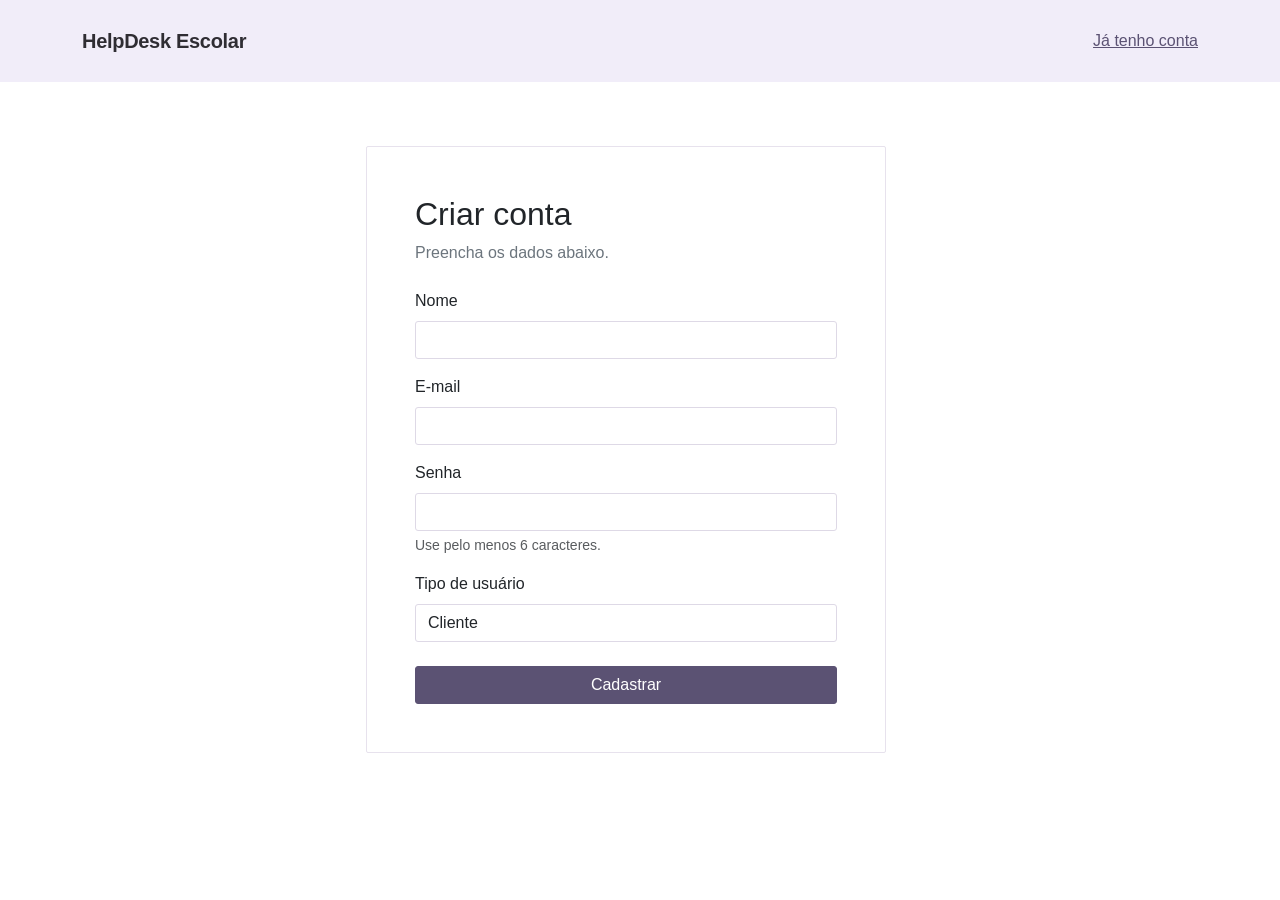
==== cadastro.html @ cf209f04 "Entrega inicial do HelpDesk Web" ====
<!DOCTYPE html>
<html lang="pt-BR">
<head>
  <meta charset="UTF-8"><meta name="viewport" content="width=device-width, initial-scale=1.0">
  <title>Cadastro | HelpDesk</title>
  <link href="https://cdn.jsdelivr.net/npm/bootstrap@5.3.8/dist/css/bootstrap.min.css" rel="stylesheet" integrity="sha384-sRIl4kxILFvY47J16cr9ZwB07vP4J8+LH7qKQnuqkuIAvNWLzeN8tE5YBujZqJLB" crossorigin="anonymous">
  <link rel="stylesheet" href="css/style.css">
</head>
<body>
  <nav class="navbar navbar-roxa"><div class="container"><a class="navbar-brand fw-bold" href="index.html">HelpDesk Escolar</a><a href="login.html">Já tenho conta</a></div></nav>
  <main class="container py-5">
    <div class="row justify-content-center"><div class="col-md-8 col-lg-6">
      <section class="card card-form border-0 shadow-sm"><div class="card-body p-4 p-md-5">
        <h1 class="h2 mb-2">Criar conta</h1>
        <p class="text-secondary mb-4">Preencha os dados abaixo.</p>
        <div id="mensagem" class="mensagem escondido"></div>
        <form id="form-cadastro">
          <div class="mb-3"><label class="form-label" for="nome">Nome</label><input class="form-control" id="nome" name="nome" required minlength="3"></div>
          <div class="mb-3"><label class="form-label" for="email">E-mail</label><input class="form-control" id="email" name="email" type="email" required></div>
          <div class="mb-3"><label class="form-label" for="senha">Senha</label><input class="form-control" id="senha" name="senha" type="password" minlength="6" required><div class="form-text">Use pelo menos 6 caracteres.</div></div>
          <div class="mb-4"><label class="form-label" for="tipo">Tipo de usuário</label><select class="form-select" id="tipo" name="tipo"><option value="cliente">Cliente</option><option value="tecnico">Técnico</option></select></div>
          <button class="btn btn-primary w-100" type="submit">Cadastrar</button>
        </form>
      </div></section>
    </div></div>
  </main>
  <script src="https://cdn.jsdelivr.net/npm/bootstrap@5.3.8/dist/js/bootstrap.bundle.min.js" integrity="sha384-FKyoEForCGlyvwx9Hj09JcYn3nv7wiPVlz7YYwJrWVcXK/BmnVDxM+D2scQbITxI" crossorigin="anonymous"></script>
  <script src="js/api.js"></script><script src="js/auth.js"></script>
</body>
</html>
---- css/style.css ----
:root {
  --roxo: #a99ad9;
  --roxo-escuro: #5b5273;
  --roxo-claro: #f1edf9;
  --card: #f3effa;
  --texto: #2f2d33;
  --texto-claro: #756f7c;
}

body {
  min-height: 100vh;
  margin: 0;
  font-family: Arial, sans-serif;
  color: var(--texto);
  background: #fff;
}

a { color: var(--roxo-escuro); }

.navbar-roxa {
  width: 100%;
  margin: 0;
  padding: 21px 0;
  background: var(--roxo-claro);
  border-radius: 0;
  box-shadow: none;
}

.navbar-brand {
  color: var(--texto);
  letter-spacing: -.3px;
}

body > main.container {
  width: min(1120px, calc(100% - 40px));
  max-width: 1120px;
  min-height: calc(100vh - 155px);
  margin: 0 auto;
  padding: 64px 0 !important;
  background: #fff;
  border-radius: 0;
  box-shadow: none;
}

body > footer { color: var(--texto-claro); }

/* Página inicial */
.hero-simples {
  display: flex;
  min-height: 470px;
  align-items: center;
}

.conteudo-hero { max-width: 640px; }

.linha-decorativa {
  position: relative;
  width: 120px;
  margin-bottom: 36px;
  border-top: 1px solid #49464d;
}

.linha-decorativa::after {
  content: "";
  position: absolute;
  top: -6px;
  right: 0;
  width: 11px;
  height: 11px;
  background: #fff;
  border: 1px solid #49464d;
  border-radius: 50%;
}

.conteudo-hero h1 {
  max-width: 480px;
  margin-bottom: 24px;
  font-size: clamp(2.25rem, 4vw, 3.45rem);
  line-height: 1.05;
  font-weight: 750;
  letter-spacing: -1.5px;
}

.btn-primary {
  --bs-btn-bg: var(--roxo-escuro);
  --bs-btn-border-color: var(--roxo-escuro);
  --bs-btn-hover-bg: #49415d;
  --bs-btn-hover-border-color: #49415d;
}

.btn-outline-primary {
  --bs-btn-color: var(--roxo-escuro);
  --bs-btn-border-color: var(--roxo-escuro);
  --bs-btn-hover-bg: var(--roxo-escuro);
  --bs-btn-hover-border-color: var(--roxo-escuro);
}

.btn {
  padding-left: 16px;
  padding-right: 16px;
  border-radius: 3px;
}

.form-control,
.form-select {
  border-color: #ded9e6;
  border-radius: 3px;
  background: #fff;
}

.form-control:focus,
.form-select:focus {
  border-color: var(--roxo);
  box-shadow: 0 0 0 .2rem rgba(169, 154, 217, .18);
}

.card {
  background: var(--card);
  border: 0;
  border-radius: 2px;
  box-shadow: none !important;
}

.card-form {
  max-width: 520px;
  background: #fff;
  border: 1px solid #e7e2ed !important;
  box-shadow: none !important;
}

.mensagem { padding: 12px 15px; margin-bottom: 18px; border-radius: 3px; }
.mensagem.erro { color: #842029; background: #f8d7da; }
.mensagem.sucesso { color: #0f5132; background: #d1e7dd; }
.escondido { display: none !important; }
.muted { color: var(--texto-claro); }

.grade {
  display: grid;
  grid-template-columns: repeat(auto-fit, minmax(280px, 1fr));
  gap: 20px;
}

.cartao,
.painel {
  padding: 22px;
  background: var(--card);
  border: 0;
  border-radius: 2px;
}

.cartao h2 { margin: 15px 0 10px; font-size: 1.2rem; }
.cartao p { overflow-wrap: anywhere; }
.cartao-topo { display: flex; align-items: center; justify-content: space-between; gap: 15px; }

.status {
  padding: 5px 10px;
  border-radius: 2px;
  font-size: .8rem;
  font-weight: 700;
}

.status.aberto { color: #9a3412; background: #ffedd5; }
.status.atendimento { color: #75530b; background: #fef3c7; }
.status.concluido { color: #166534; background: #dcfce7; }

.filtro {
  color: #62586a;
  background: var(--roxo-claro);
  border: 0;
}

.filtro:hover,
.filtro.ativo { color: #fff; background: var(--roxo-escuro); }

.acoes { display: flex; align-items: center; flex-wrap: wrap; gap: 9px; margin-top: 17px; }

.botao,
.acoes button {
  display: inline-block;
  padding: 8px 15px;
  color: #fff;
  background: var(--roxo-escuro);
  border: 1px solid var(--roxo-escuro);
  border-radius: 3px;
  text-decoration: none;
  font-weight: 600;
}

.botao.secundario,
.acoes button.secundario { color: var(--roxo-escuro); background: transparent; }
.acoes button.perigo { color: #fff; background: #dc3545; border-color: #dc3545; }

.detalhes-container { max-width: 850px !important; }
#detalhes-chamado { padding: 26px; }
.descricao { margin: 20px 0; white-space: pre-wrap; }

.metadados {
  display: grid;
  grid-template-columns: repeat(3, 1fr);
  gap: 12px;
  padding: 18px;
  background: var(--roxo-claro);
  border-radius: 2px;
}

.metadados span { color: var(--texto-claro); }
.metadados strong { display: block; color: var(--texto); }

.controle-status { padding: 18px; margin-top: 20px; background: var(--roxo-claro); border-radius: 2px; }
.controle-status select { flex: 1; min-width: 190px; padding: 8px 12px; border: 1px solid #ded9e6; border-radius: 3px; background: #fff; }

.comentario { padding: 14px 0 14px 15px; border-left: 3px solid var(--roxo); border-bottom: 1px solid #e8e0ec; }
.comentario > div { display: flex; align-items: center; gap: 9px; }
.comentario span { color: var(--roxo-escuro); font-size: .8rem; }
.comentario p { margin: 8px 0; white-space: pre-wrap; }
.comentario small { color: var(--texto-claro); }

@media (max-width: 767px) {
  .navbar-roxa { padding: 16px 0; }
  body > main.container { width: calc(100% - 32px); padding: 38px 0 !important; }
  .hero-simples { min-height: 380px; }
  .linha-decorativa { margin-bottom: 25px; }
  .metadados { grid-template-columns: 1fr; }
  .navbar .container { gap: 12px; }
  .navbar .d-flex { flex-wrap: wrap; justify-content: flex-end; }
}
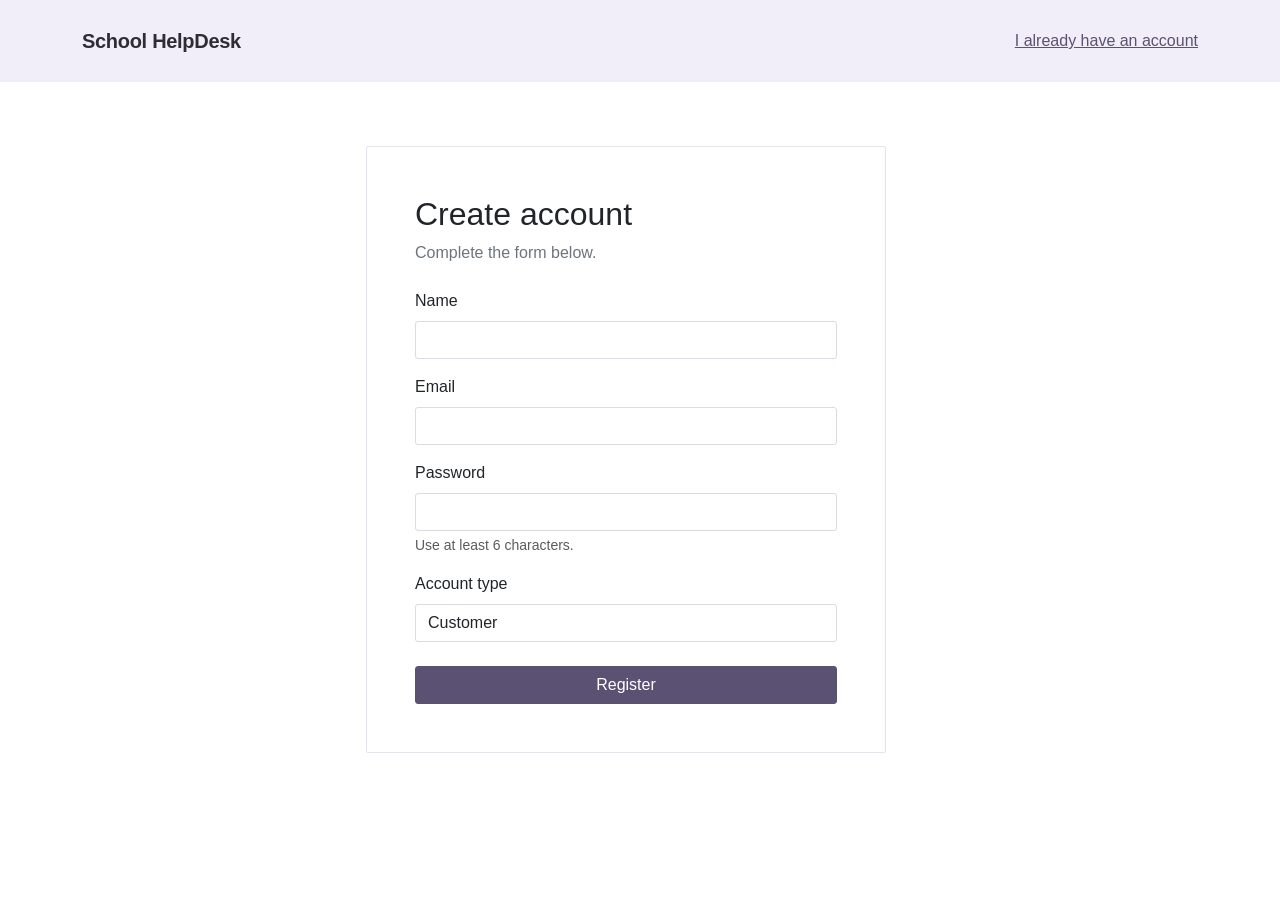
==== commit 4561277c: "Translate documentation and interface to English" ====
--- a/cadastro.html
+++ b/cadastro.html
@@ -1,25 +1,25 @@
 <!DOCTYPE html>
-<html lang="pt-BR">
+<html lang="en">
 <head>
   <meta charset="UTF-8"><meta name="viewport" content="width=device-width, initial-scale=1.0">
-  <title>Cadastro | HelpDesk</title>
+  <title>Register | HelpDesk</title>
   <link href="https://cdn.jsdelivr.net/npm/bootstrap@5.3.8/dist/css/bootstrap.min.css" rel="stylesheet" integrity="sha384-sRIl4kxILFvY47J16cr9ZwB07vP4J8+LH7qKQnuqkuIAvNWLzeN8tE5YBujZqJLB" crossorigin="anonymous">
   <link rel="stylesheet" href="css/style.css">
 </head>
 <body>
-  <nav class="navbar navbar-roxa"><div class="container"><a class="navbar-brand fw-bold" href="index.html">HelpDesk Escolar</a><a href="login.html">Já tenho conta</a></div></nav>
+  <nav class="navbar navbar-roxa"><div class="container"><a class="navbar-brand fw-bold" href="index.html">School HelpDesk</a><a href="login.html">I already have an account</a></div></nav>
   <main class="container py-5">
     <div class="row justify-content-center"><div class="col-md-8 col-lg-6">
       <section class="card card-form border-0 shadow-sm"><div class="card-body p-4 p-md-5">
-        <h1 class="h2 mb-2">Criar conta</h1>
-        <p class="text-secondary mb-4">Preencha os dados abaixo.</p>
+        <h1 class="h2 mb-2">Create account</h1>
+        <p class="text-secondary mb-4">Complete the form below.</p>
         <div id="mensagem" class="mensagem escondido"></div>
         <form id="form-cadastro">
-          <div class="mb-3"><label class="form-label" for="nome">Nome</label><input class="form-control" id="nome" name="nome" required minlength="3"></div>
-          <div class="mb-3"><label class="form-label" for="email">E-mail</label><input class="form-control" id="email" name="email" type="email" required></div>
-          <div class="mb-3"><label class="form-label" for="senha">Senha</label><input class="form-control" id="senha" name="senha" type="password" minlength="6" required><div class="form-text">Use pelo menos 6 caracteres.</div></div>
-          <div class="mb-4"><label class="form-label" for="tipo">Tipo de usuário</label><select class="form-select" id="tipo" name="tipo"><option value="cliente">Cliente</option><option value="tecnico">Técnico</option></select></div>
-          <button class="btn btn-primary w-100" type="submit">Cadastrar</button>
+          <div class="mb-3"><label class="form-label" for="nome">Name</label><input class="form-control" id="nome" name="nome" required minlength="3"></div>
+          <div class="mb-3"><label class="form-label" for="email">Email</label><input class="form-control" id="email" name="email" type="email" required></div>
+          <div class="mb-3"><label class="form-label" for="senha">Password</label><input class="form-control" id="senha" name="senha" type="password" minlength="6" required><div class="form-text">Use at least 6 characters.</div></div>
+          <div class="mb-4"><label class="form-label" for="tipo">Account type</label><select class="form-select" id="tipo" name="tipo"><option value="cliente">Customer</option><option value="tecnico">Technician</option></select></div>
+          <button class="btn btn-primary w-100" type="submit">Register</button>
         </form>
       </div></section>
     </div></div>
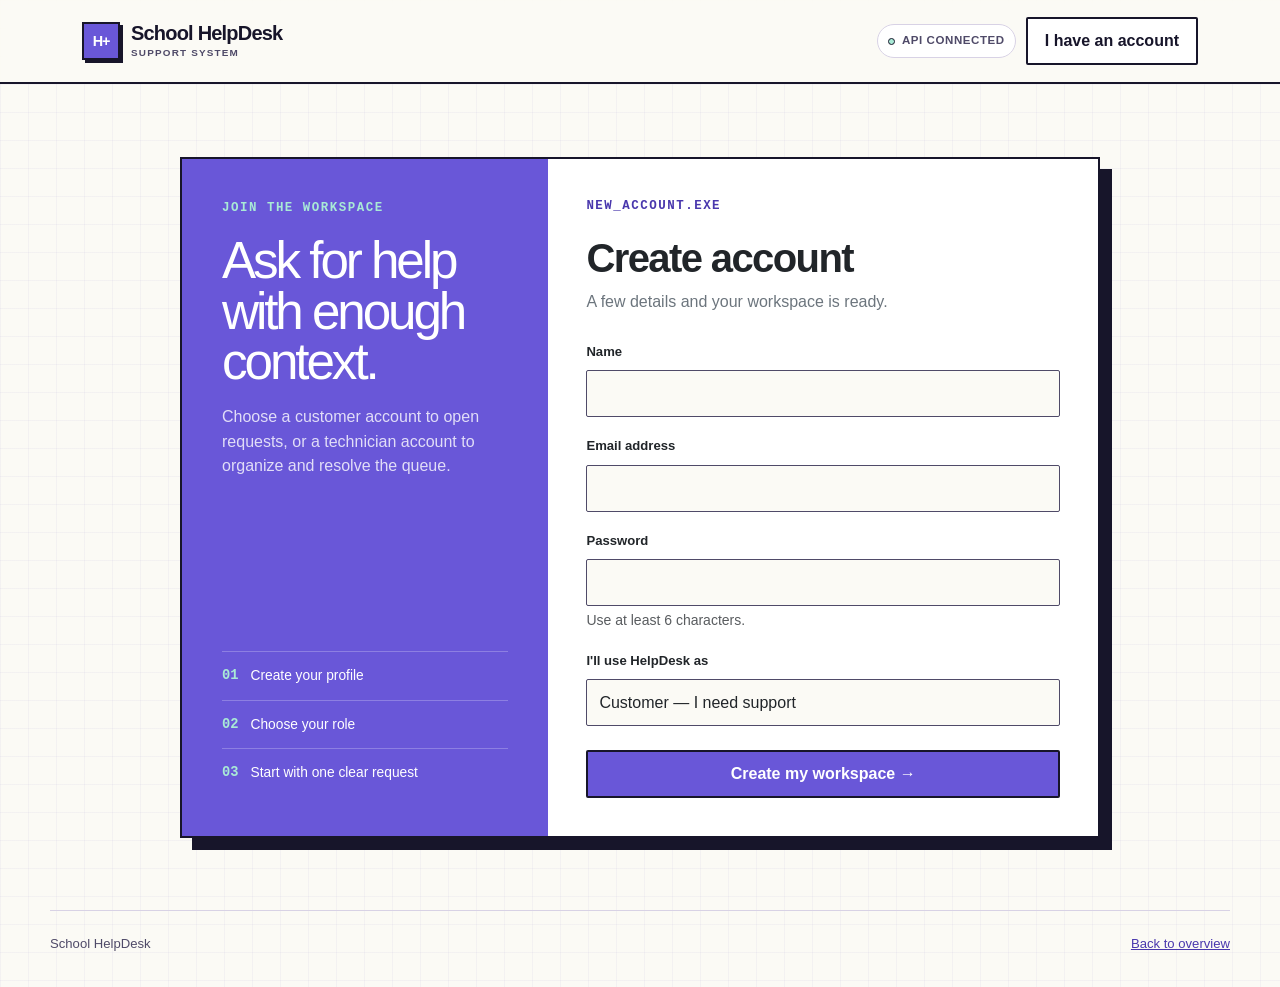
==== commit d8663ff8: "Refresh the interface and add a visual README preview" ====
--- a/cadastro.html
+++ b/cadastro.html
@@ -2,29 +2,23 @@
 <html lang="en">
 <head>
   <meta charset="UTF-8"><meta name="viewport" content="width=device-width, initial-scale=1.0">
-  <title>Register | HelpDesk</title>
-  <link href="https://cdn.jsdelivr.net/npm/bootstrap@5.3.8/dist/css/bootstrap.min.css" rel="stylesheet" integrity="sha384-sRIl4kxILFvY47J16cr9ZwB07vP4J8+LH7qKQnuqkuIAvNWLzeN8tE5YBujZqJLB" crossorigin="anonymous">
-  <link rel="stylesheet" href="css/style.css">
+  <meta name="theme-color" content="#6957d8"><title>Create account | School HelpDesk</title>
+  <link href="https://cdn.jsdelivr.net/npm/bootstrap@5.3.8/dist/css/bootstrap.min.css" rel="stylesheet" integrity="sha384-sRIl4kxILFvY47J16cr9ZwB07vP4J8+LH7qKQnuqkuIAvNWLzeN8tE5YBujZqJLB" crossorigin="anonymous"><link rel="stylesheet" href="css/style.css">
 </head>
 <body>
-  <nav class="navbar navbar-roxa"><div class="container"><a class="navbar-brand fw-bold" href="index.html">School HelpDesk</a><a href="login.html">I already have an account</a></div></nav>
-  <main class="container py-5">
-    <div class="row justify-content-center"><div class="col-md-8 col-lg-6">
-      <section class="card card-form border-0 shadow-sm"><div class="card-body p-4 p-md-5">
-        <h1 class="h2 mb-2">Create account</h1>
-        <p class="text-secondary mb-4">Complete the form below.</p>
-        <div id="mensagem" class="mensagem escondido"></div>
-        <form id="form-cadastro">
-          <div class="mb-3"><label class="form-label" for="nome">Name</label><input class="form-control" id="nome" name="nome" required minlength="3"></div>
-          <div class="mb-3"><label class="form-label" for="email">Email</label><input class="form-control" id="email" name="email" type="email" required></div>
-          <div class="mb-3"><label class="form-label" for="senha">Password</label><input class="form-control" id="senha" name="senha" type="password" minlength="6" required><div class="form-text">Use at least 6 characters.</div></div>
-          <div class="mb-4"><label class="form-label" for="tipo">Account type</label><select class="form-select" id="tipo" name="tipo"><option value="cliente">Customer</option><option value="tecnico">Technician</option></select></div>
-          <button class="btn btn-primary w-100" type="submit">Register</button>
-        </form>
-      </div></section>
-    </div></div>
+  <a class="skip-link" href="#content">Skip to content</a>
+  <nav class="navbar navbar-roxa"><div class="container"><a class="navbar-brand" href="index.html"><span class="brand-mark">H+</span><span class="brand-copy">School HelpDesk<small>support system</small></span></a><div class="nav-actions"><span class="service-pill" id="service-status">API connected</span><a class="btn btn-outline-primary" href="login.html">I have an account</a></div></div></nav>
+  <main class="container" id="content">
+    <section class="auth-shell">
+      <aside class="auth-aside"><div><p class="eyebrow">Join the workspace</p><h1>Ask for help with enough context.</h1><p>Choose a customer account to open requests, or a technician account to organize and resolve the queue.</p></div><ol><li>Create your profile</li><li>Choose your role</li><li>Start with one clear request</li></ol></aside>
+      <div class="auth-panel"><section class="card card-form"><div class="card-body p-0">
+        <p class="eyebrow">NEW_ACCOUNT.EXE</p><h2 class="h1 mb-2">Create account</h2><p class="text-secondary mb-4">A few details and your workspace is ready.</p>
+        <div id="mensagem" class="mensagem escondido" role="status"></div>
+        <form id="form-cadastro"><div class="mb-3"><label class="form-label" for="nome">Name</label><input class="form-control" id="nome" name="nome" autocomplete="name" required minlength="3"></div><div class="mb-3"><label class="form-label" for="email">Email address</label><input class="form-control" id="email" name="email" type="email" autocomplete="email" required></div><div class="mb-3"><label class="form-label" for="senha">Password</label><input class="form-control" id="senha" name="senha" type="password" autocomplete="new-password" minlength="6" required><div class="form-text">Use at least 6 characters.</div></div><div class="mb-4"><label class="form-label" for="tipo">I&apos;ll use HelpDesk as</label><select class="form-select" id="tipo" name="tipo"><option value="cliente">Customer — I need support</option><option value="tecnico">Technician — I resolve requests</option></select></div><button class="btn btn-primary w-100" type="submit">Create my workspace →</button></form>
+      </div></section></div>
+    </section>
   </main>
-  <script src="https://cdn.jsdelivr.net/npm/bootstrap@5.3.8/dist/js/bootstrap.bundle.min.js" integrity="sha384-FKyoEForCGlyvwx9Hj09JcYn3nv7wiPVlz7YYwJrWVcXK/BmnVDxM+D2scQbITxI" crossorigin="anonymous"></script>
-  <script src="js/api.js"></script><script src="js/auth.js"></script>
+  <footer class="d-flex justify-content-between"><span>School HelpDesk</span><a href="index.html">Back to overview</a></footer>
+  <script src="https://cdn.jsdelivr.net/npm/bootstrap@5.3.8/dist/js/bootstrap.bundle.min.js" integrity="sha384-FKyoEForCGlyvwx9Hj09JcYn3nv7wiPVlz7YYwJrWVcXK/BmnVDxM+D2scQbITxI" crossorigin="anonymous"></script><script src="js/api.js"></script><script src="js/auth.js"></script>
 </body>
 </html>
--- a/css/style.css
+++ b/css/style.css
@@ -1,226 +1,362 @@
 :root {
-  --roxo: #a99ad9;
-  --roxo-escuro: #5b5273;
-  --roxo-claro: #f1edf9;
-  --card: #f3effa;
-  --texto: #2f2d33;
-  --texto-claro: #756f7c;
-}
+  --ink: #17152a;
+  --ink-soft: #4f4a68;
+  --paper: #fbfaf5;
+  --paper-deep: #f1eee6;
+  --purple: #6957d8;
+  --purple-dark: #4937ad;
+  --purple-pale: #ebe7ff;
+  --mint: #a9ead6;
+  --pink: #f2bfd7;
+  --line: #d8d2e5;
+  --white: #fff;
+  --danger: #b4233d;
+  --success: #176a52;
+  --shadow: 8px 8px 0 rgba(45, 36, 83, .11);
+}
+
+* { box-sizing: border-box; }
+
+html { scroll-behavior: smooth; }
 
 body {
   min-height: 100vh;
   margin: 0;
-  font-family: Arial, sans-serif;
-  color: var(--texto);
-  background: #fff;
-}
-
-a { color: var(--roxo-escuro); }
+  color: var(--ink);
+  background-color: var(--paper);
+  background-image:
+    linear-gradient(rgba(73, 55, 173, .045) 1px, transparent 1px),
+    linear-gradient(90deg, rgba(73, 55, 173, .045) 1px, transparent 1px);
+  background-size: 28px 28px;
+  font-family: Inter, ui-sans-serif, -apple-system, BlinkMacSystemFont, "Segoe UI", sans-serif;
+  line-height: 1.55;
+}
+
+a { color: var(--purple-dark); }
+a:hover { color: var(--purple); }
+
+.skip-link {
+  position: fixed;
+  top: 8px;
+  left: 8px;
+  z-index: 100;
+  padding: 10px 14px;
+  color: var(--white);
+  background: var(--ink);
+  transform: translateY(-160%);
+}
+.skip-link:focus { transform: translateY(0); }
 
 .navbar-roxa {
   width: 100%;
-  margin: 0;
-  padding: 21px 0;
-  background: var(--roxo-claro);
-  border-radius: 0;
-  box-shadow: none;
-}
+  padding: 17px 0;
+  background: rgba(251, 250, 245, .92);
+  border-bottom: 2px solid var(--ink);
+  backdrop-filter: blur(12px);
+}
+
+.navbar-roxa .container { gap: 20px; }
 
 .navbar-brand {
-  color: var(--texto);
-  letter-spacing: -.3px;
-}
+  display: inline-flex;
+  align-items: center;
+  gap: 11px;
+  color: var(--ink);
+  font-weight: 800;
+  letter-spacing: -.04em;
+}
+
+.brand-mark {
+  display: inline-grid;
+  width: 38px;
+  height: 38px;
+  place-items: center;
+  color: var(--white);
+  background: var(--purple);
+  border: 2px solid var(--ink);
+  box-shadow: 3px 3px 0 var(--ink);
+  font-size: .9rem;
+  letter-spacing: -.08em;
+}
+
+.brand-copy { display: grid; line-height: 1.05; }
+.brand-copy small { margin-top: 4px; color: var(--ink-soft); font-size: .62rem; font-weight: 650; letter-spacing: .12em; text-transform: uppercase; }
+
+.nav-actions { display: flex; align-items: center; flex-wrap: wrap; justify-content: flex-end; gap: 10px; }
+.nav-user { color: var(--ink-soft); font-size: .82rem; font-weight: 650; }
+
+.service-pill {
+  display: inline-flex;
+  align-items: center;
+  gap: 7px;
+  padding: 7px 10px;
+  color: var(--ink-soft);
+  background: var(--white);
+  border: 1px solid var(--line);
+  border-radius: 999px;
+  font-size: .72rem;
+  font-weight: 750;
+  letter-spacing: .05em;
+  text-transform: uppercase;
+}
+.service-pill::before { content: ""; width: 7px; height: 7px; background: var(--mint); border: 1px solid var(--ink); border-radius: 50%; }
+.service-pill.is-waking::before { background: #f3c96c; animation: pulse 1s infinite alternate; }
+.service-pill.is-error::before { background: #f38ba0; }
 
 body > main.container {
-  width: min(1120px, calc(100% - 40px));
-  max-width: 1120px;
-  min-height: calc(100vh - 155px);
+  width: min(1180px, calc(100% - 40px));
+  max-width: 1180px;
+  min-height: calc(100vh - 152px);
   margin: 0 auto;
-  padding: 64px 0 !important;
-  background: #fff;
-  border-radius: 0;
-  box-shadow: none;
-}
-
-body > footer { color: var(--texto-claro); }
-
-/* Página inicial */
+  padding: 58px 0 72px !important;
+}
+
+body > footer {
+  width: min(1180px, calc(100% - 40px));
+  margin: 0 auto;
+  padding: 23px 0 32px !important;
+  color: var(--ink-soft) !important;
+  border-top: 1px solid var(--line);
+  font-size: .82rem;
+}
+
+.eyebrow {
+  margin: 0 0 18px;
+  color: var(--purple-dark);
+  font-family: "SFMono-Regular", Consolas, monospace;
+  font-size: .78rem;
+  font-weight: 800;
+  letter-spacing: .12em;
+  text-transform: uppercase;
+}
+
 .hero-simples {
-  display: flex;
-  min-height: 470px;
+  display: grid;
+  min-height: 575px;
+  grid-template-columns: minmax(0, 1.02fr) minmax(430px, .98fr);
   align-items: center;
-}
-
-.conteudo-hero { max-width: 640px; }
-
-.linha-decorativa {
+  gap: clamp(42px, 7vw, 96px);
+}
+
+.conteudo-hero { max-width: 650px; }
+
+.conteudo-hero h1 {
+  max-width: 680px;
+  margin: 0 0 24px;
+  font-size: clamp(3rem, 6vw, 5.5rem);
+  line-height: .95;
+  font-weight: 850;
+  letter-spacing: -.07em;
+}
+
+.conteudo-hero .lead {
+  max-width: 610px;
+  margin-bottom: 30px;
+  color: var(--ink-soft);
+  font-size: clamp(1rem, 1.4vw, 1.2rem);
+}
+
+.hero-actions { display: flex; flex-wrap: wrap; gap: 12px; }
+.micro-copy { margin: 20px 0 0; color: var(--ink-soft); font-family: "SFMono-Regular", Consolas, monospace; font-size: .74rem; }
+
+.btn {
+  min-height: 44px;
+  padding: 10px 17px;
+  border-width: 2px;
+  border-radius: 2px;
+  font-weight: 750;
+  transition: transform .16s ease, box-shadow .16s ease, background-color .16s ease;
+}
+.btn:hover { transform: translate(-2px, -2px); box-shadow: 3px 3px 0 var(--ink); }
+.btn:focus-visible { outline: 3px solid var(--mint); outline-offset: 3px; }
+.btn-primary {
+  --bs-btn-bg: var(--purple);
+  --bs-btn-border-color: var(--ink);
+  --bs-btn-hover-bg: var(--purple-dark);
+  --bs-btn-hover-border-color: var(--ink);
+  --bs-btn-active-bg: var(--purple-dark);
+  --bs-btn-active-border-color: var(--ink);
+}
+.btn-outline-primary {
+  --bs-btn-color: var(--ink);
+  --bs-btn-border-color: var(--ink);
+  --bs-btn-hover-bg: var(--purple-pale);
+  --bs-btn-hover-color: var(--ink);
+  --bs-btn-hover-border-color: var(--ink);
+  background: var(--white);
+}
+
+.desk-preview {
   position: relative;
-  width: 120px;
-  margin-bottom: 36px;
-  border-top: 1px solid #49464d;
-}
-
-.linha-decorativa::after {
-  content: "";
-  position: absolute;
-  top: -6px;
-  right: 0;
-  width: 11px;
-  height: 11px;
-  background: #fff;
-  border: 1px solid #49464d;
-  border-radius: 50%;
-}
-
-.conteudo-hero h1 {
-  max-width: 480px;
-  margin-bottom: 24px;
-  font-size: clamp(2.25rem, 4vw, 3.45rem);
-  line-height: 1.05;
-  font-weight: 750;
-  letter-spacing: -1.5px;
-}
-
-.btn-primary {
-  --bs-btn-bg: var(--roxo-escuro);
-  --bs-btn-border-color: var(--roxo-escuro);
-  --bs-btn-hover-bg: #49415d;
-  --bs-btn-hover-border-color: #49415d;
-}
-
-.btn-outline-primary {
-  --bs-btn-color: var(--roxo-escuro);
-  --bs-btn-border-color: var(--roxo-escuro);
-  --bs-btn-hover-bg: var(--roxo-escuro);
-  --bs-btn-hover-border-color: var(--roxo-escuro);
-}
-
-.btn {
-  padding-left: 16px;
-  padding-right: 16px;
-  border-radius: 3px;
-}
-
-.form-control,
-.form-select {
-  border-color: #ded9e6;
-  border-radius: 3px;
-  background: #fff;
-}
-
-.form-control:focus,
-.form-select:focus {
-  border-color: var(--roxo);
-  box-shadow: 0 0 0 .2rem rgba(169, 154, 217, .18);
-}
-
-.card {
-  background: var(--card);
-  border: 0;
-  border-radius: 2px;
-  box-shadow: none !important;
-}
-
-.card-form {
-  max-width: 520px;
-  background: #fff;
-  border: 1px solid #e7e2ed !important;
-  box-shadow: none !important;
-}
-
-.mensagem { padding: 12px 15px; margin-bottom: 18px; border-radius: 3px; }
-.mensagem.erro { color: #842029; background: #f8d7da; }
-.mensagem.sucesso { color: #0f5132; background: #d1e7dd; }
-.escondido { display: none !important; }
-.muted { color: var(--texto-claro); }
-
-.grade {
-  display: grid;
-  grid-template-columns: repeat(auto-fit, minmax(280px, 1fr));
-  gap: 20px;
-}
-
-.cartao,
-.painel {
   padding: 22px;
-  background: var(--card);
-  border: 0;
-  border-radius: 2px;
-}
-
-.cartao h2 { margin: 15px 0 10px; font-size: 1.2rem; }
-.cartao p { overflow-wrap: anywhere; }
-.cartao-topo { display: flex; align-items: center; justify-content: space-between; gap: 15px; }
+  background: var(--purple-pale);
+  border: 2px solid var(--ink);
+  box-shadow: 12px 12px 0 var(--ink);
+  transform: rotate(1deg);
+}
+.desk-preview::before {
+  content: "SUPPORT_QUEUE.APP";
+  display: block;
+  margin: -22px -22px 18px;
+  padding: 11px 16px;
+  background: var(--pink);
+  border-bottom: 2px solid var(--ink);
+  font-family: "SFMono-Regular", Consolas, monospace;
+  font-size: .72rem;
+  font-weight: 800;
+  letter-spacing: .06em;
+}
+.preview-toolbar { display: flex; align-items: center; justify-content: space-between; gap: 12px; margin-bottom: 14px; }
+.preview-toolbar strong { font-size: 1.05rem; }
+.preview-count { padding: 4px 9px; background: var(--mint); border: 1px solid var(--ink); font-family: monospace; font-size: .72rem; }
+.ticket-preview { padding: 16px; margin-top: 10px; background: var(--white); border: 1px solid var(--ink); box-shadow: 4px 4px 0 rgba(23, 21, 42, .14); }
+.ticket-preview header { display: flex; align-items: center; justify-content: space-between; gap: 10px; }
+.ticket-preview h3 { margin: 13px 0 5px; font-size: 1rem; }
+.ticket-preview p { margin: 0; color: var(--ink-soft); font-size: .83rem; }
+.preview-assignee { display: flex; align-items: center; gap: 7px; margin-top: 12px; color: var(--ink-soft); font-size: .72rem; }
+.preview-assignee i { width: 22px; height: 22px; background: var(--purple-pale); border: 1px solid var(--ink); border-radius: 50%; }
 
 .status {
+  display: inline-flex;
+  align-items: center;
+  width: fit-content;
   padding: 5px 10px;
-  border-radius: 2px;
-  font-size: .8rem;
-  font-weight: 700;
-}
-
-.status.aberto { color: #9a3412; background: #ffedd5; }
-.status.atendimento { color: #75530b; background: #fef3c7; }
-.status.concluido { color: #166534; background: #dcfce7; }
-
-.filtro {
-  color: #62586a;
-  background: var(--roxo-claro);
-  border: 0;
-}
-
-.filtro:hover,
-.filtro.ativo { color: #fff; background: var(--roxo-escuro); }
-
-.acoes { display: flex; align-items: center; flex-wrap: wrap; gap: 9px; margin-top: 17px; }
-
-.botao,
-.acoes button {
-  display: inline-block;
-  padding: 8px 15px;
-  color: #fff;
-  background: var(--roxo-escuro);
-  border: 1px solid var(--roxo-escuro);
-  border-radius: 3px;
-  text-decoration: none;
-  font-weight: 600;
-}
-
-.botao.secundario,
-.acoes button.secundario { color: var(--roxo-escuro); background: transparent; }
-.acoes button.perigo { color: #fff; background: #dc3545; border-color: #dc3545; }
-
-.detalhes-container { max-width: 850px !important; }
-#detalhes-chamado { padding: 26px; }
-.descricao { margin: 20px 0; white-space: pre-wrap; }
-
-.metadados {
+  border: 1px solid currentColor;
+  border-radius: 999px;
+  font-size: .68rem;
+  font-weight: 800;
+  letter-spacing: .06em;
+  text-transform: uppercase;
+}
+.status.aberto { color: #8f3b25; background: #ffeadf; }
+.status.atendimento { color: #67520a; background: #fff4c7; }
+.status.concluido { color: #176a52; background: #dcf8ed; }
+
+.feature-strip {
   display: grid;
   grid-template-columns: repeat(3, 1fr);
-  gap: 12px;
-  padding: 18px;
-  background: var(--roxo-claro);
+  gap: 1px;
+  margin: 30px 0 70px;
+  background: var(--ink);
+  border: 2px solid var(--ink);
+  box-shadow: var(--shadow);
+}
+.feature-strip article { min-height: 185px; padding: 27px; background: var(--white); }
+.feature-strip span { display: inline-grid; width: 35px; height: 35px; place-items: center; background: var(--purple-pale); border: 1px solid var(--ink); font-family: monospace; font-weight: 800; }
+.feature-strip h2 { margin: 20px 0 9px; font-size: 1.08rem; }
+.feature-strip p { margin: 0; color: var(--ink-soft); font-size: .9rem; }
+
+.auth-shell { display: grid; grid-template-columns: minmax(260px, .8fr) minmax(380px, 1.2fr); max-width: 920px; margin: 15px auto 0; border: 2px solid var(--ink); box-shadow: 12px 12px 0 var(--ink); }
+.auth-aside { display: flex; flex-direction: column; justify-content: space-between; min-height: 580px; padding: 40px; background: var(--purple); color: var(--white); }
+.auth-aside h1 { margin: 0 0 18px; font-size: clamp(2.2rem, 4vw, 3.8rem); line-height: .98; letter-spacing: -.06em; }
+.auth-aside p { color: rgba(255,255,255,.8); }
+.auth-aside .eyebrow { color: var(--mint); }
+.auth-aside ol { padding: 0; margin: 32px 0 0; list-style: none; counter-reset: auth-steps; }
+.auth-aside li { display: flex; gap: 12px; padding: 13px 0; border-top: 1px solid rgba(255,255,255,.24); font-size: .86rem; }
+.auth-aside li::before { counter-increment: auth-steps; content: "0" counter(auth-steps); color: var(--mint); font-family: monospace; font-weight: 800; }
+.auth-panel { display: grid; place-items: center; padding: 38px; background: var(--white); }
+
+.card { background: var(--white); border: 1px solid var(--line); border-radius: 2px; box-shadow: none !important; }
+.card-form { width: 100%; max-width: 520px; border: 0 !important; }
+.card-form h2 { font-weight: 820; letter-spacing: -.04em; }
+.form-control, .form-select {
+  min-height: 47px;
+  border: 1px solid var(--ink-soft);
   border-radius: 2px;
-}
-
-.metadados span { color: var(--texto-claro); }
-.metadados strong { display: block; color: var(--texto); }
-
-.controle-status { padding: 18px; margin-top: 20px; background: var(--roxo-claro); border-radius: 2px; }
-.controle-status select { flex: 1; min-width: 190px; padding: 8px 12px; border: 1px solid #ded9e6; border-radius: 3px; background: #fff; }
-
-.comentario { padding: 14px 0 14px 15px; border-left: 3px solid var(--roxo); border-bottom: 1px solid #e8e0ec; }
+  background: var(--paper);
+}
+textarea.form-control { min-height: 120px; }
+.form-control:focus, .form-select:focus { border-color: var(--purple); box-shadow: 0 0 0 .22rem rgba(105,87,216,.16); background: var(--white); }
+.form-label { font-size: .82rem; font-weight: 750; }
+
+.mensagem { padding: 13px 15px; margin-bottom: 18px; border: 1px solid currentColor; border-radius: 2px; font-size: .88rem; }
+.mensagem.erro { color: #842029; background: #fce8eb; }
+.mensagem.sucesso { color: var(--success); background: #e2f6ef; }
+.escondido { display: none !important; }
+.muted { color: var(--ink-soft); }
+
+.page-heading { display: flex; align-items: end; justify-content: space-between; gap: 24px; margin-bottom: 30px; }
+.page-heading h1 { margin: 0 0 6px; font-size: clamp(2.2rem, 5vw, 4.4rem); line-height: .96; letter-spacing: -.065em; }
+.page-heading p { margin: 0; color: var(--ink-soft); }
+
+.queue-layout { display: grid; grid-template-columns: 230px minmax(0, 1fr); align-items: start; gap: 28px; }
+.queue-sidebar { position: sticky; top: 98px; padding: 18px; background: var(--purple-pale); border: 2px solid var(--ink); box-shadow: 5px 5px 0 var(--ink); }
+.queue-sidebar h2 { margin: 0 0 15px; font-size: .8rem; font-family: monospace; letter-spacing: .09em; }
+.filtros { display: grid !important; gap: 8px !important; margin: 0 !important; }
+.filtro { justify-content: flex-start; color: var(--ink); background: var(--white); border: 1px solid var(--ink); }
+.filtro:hover, .filtro.ativo { color: var(--white); background: var(--purple-dark); box-shadow: 2px 2px 0 var(--ink); }
+
+.grade { display: grid; grid-template-columns: repeat(2, minmax(0, 1fr)); gap: 18px; }
+.cartao, .painel { padding: 22px; background: var(--white); border: 1px solid var(--ink); border-radius: 2px; }
+.cartao { display: flex; min-height: 270px; flex-direction: column; box-shadow: 5px 5px 0 rgba(23,21,42,.09) !important; }
+.cartao h2 { margin: 17px 0 9px; font-size: 1.18rem; letter-spacing: -.02em; }
+.cartao p { overflow-wrap: anywhere; }
+.cartao .botao { margin-top: auto; align-self: flex-start; }
+.cartao-topo { display: flex; align-items: center; justify-content: space-between; gap: 15px; }
+.cartao-topo small { font-family: monospace; font-weight: 750; }
+.painel.vazio { grid-column: 1 / -1; min-height: 220px; display: grid; place-items: center; color: var(--ink-soft); border-style: dashed; }
+
+.acoes { display: flex; align-items: center; flex-wrap: wrap; gap: 9px; margin-top: 18px; }
+.botao, .acoes button { display: inline-block; padding: 9px 15px; color: var(--white); background: var(--purple-dark); border: 2px solid var(--ink); border-radius: 2px; text-decoration: none; font-weight: 750; }
+.botao:hover, .acoes button:hover { color: var(--white); transform: translate(-1px,-1px); box-shadow: 3px 3px 0 var(--ink); }
+.botao.secundario, .acoes button.secundario { color: var(--ink); background: var(--white); }
+.acoes button.perigo { color: var(--white); background: var(--danger); border-color: var(--ink); }
+
+#painel-novo { margin-bottom: 28px !important; border: 2px solid var(--ink); box-shadow: var(--shadow) !important; }
+.detalhes-container { max-width: 920px !important; }
+#detalhes-chamado { padding: 30px; border: 2px solid var(--ink); box-shadow: var(--shadow) !important; }
+#detalhes-chamado h1 { margin: 24px 0 12px; font-size: clamp(1.8rem, 4vw, 3rem); letter-spacing: -.05em; }
+.descricao { margin: 20px 0; white-space: pre-wrap; }
+.metadados { display: grid; grid-template-columns: repeat(3, 1fr); gap: 1px; margin-top: 25px; padding: 1px; background: var(--ink); }
+.metadados span { min-height: 85px; padding: 15px; color: var(--ink-soft); background: var(--paper); font-size: .82rem; }
+.metadados strong { display: block; margin-bottom: 5px; color: var(--ink); font-family: monospace; font-size: .7rem; letter-spacing: .07em; text-transform: uppercase; }
+.controle-status { padding: 18px; margin-top: 20px; background: var(--purple-pale); border: 1px solid var(--ink); }
+.controle-status select { flex: 1; min-width: 190px; padding: 9px 12px; border: 1px solid var(--ink); background: var(--white); }
+.comentario { padding: 17px 0 17px 17px; border-left: 3px solid var(--purple); border-bottom: 1px solid var(--line); }
 .comentario > div { display: flex; align-items: center; gap: 9px; }
-.comentario span { color: var(--roxo-escuro); font-size: .8rem; }
+.comentario span { color: var(--purple-dark); font-size: .72rem; font-weight: 750; text-transform: uppercase; }
 .comentario p { margin: 8px 0; white-space: pre-wrap; }
-.comentario small { color: var(--texto-claro); }
-
-@media (max-width: 767px) {
-  .navbar-roxa { padding: 16px 0; }
-  body > main.container { width: calc(100% - 32px); padding: 38px 0 !important; }
-  .hero-simples { min-height: 380px; }
-  .linha-decorativa { margin-bottom: 25px; }
+.comentario small { color: var(--ink-soft); }
+
+@keyframes pulse { to { opacity: .4; } }
+
+@media (max-width: 920px) {
+  .hero-simples { min-height: auto; grid-template-columns: 1fr; padding: 28px 0 40px; }
+  .desk-preview { max-width: 620px; transform: none; }
+  .feature-strip { grid-template-columns: 1fr; }
+  .feature-strip article { min-height: auto; }
+  .auth-shell { grid-template-columns: 1fr; }
+  .auth-aside { min-height: auto; }
+  .auth-aside ol { display: none; }
+  .queue-layout { grid-template-columns: 1fr; }
+  .queue-sidebar { position: static; }
+  .filtros { display: flex !important; flex-wrap: wrap; }
+}
+
+@media (max-width: 680px) {
+  .navbar-roxa { padding: 12px 0; }
+  .navbar-roxa .container { align-items: flex-start; }
+  .brand-copy small, .service-pill { display: none; }
+  .nav-actions { gap: 6px; }
+  .nav-actions .btn { min-height: 38px; padding: 7px 10px; font-size: .78rem; }
+  body > main.container { width: min(100% - 28px, 1180px); padding: 38px 0 55px !important; }
+  body > footer { width: min(100% - 28px, 1180px); }
+  .conteudo-hero h1 { font-size: clamp(2.8rem, 15vw, 4.5rem); }
+  .desk-preview { padding: 16px; box-shadow: 7px 7px 0 var(--ink); }
+  .desk-preview::before { margin: -16px -16px 14px; }
+  .hero-actions .btn { width: 100%; }
+  .feature-strip { margin-bottom: 35px; box-shadow: 6px 6px 0 rgba(45,36,83,.11); }
+  .auth-shell { margin: 0; box-shadow: 7px 7px 0 var(--ink); }
+  .auth-aside, .auth-panel { padding: 27px 22px; }
+  .auth-aside h1 { font-size: 2.7rem; }
+  .page-heading { align-items: flex-start; flex-direction: column; }
+  .page-heading .btn { width: 100%; }
+  .grade { grid-template-columns: 1fr; }
   .metadados { grid-template-columns: 1fr; }
-  .navbar .container { gap: 12px; }
-  .navbar .d-flex { flex-wrap: wrap; justify-content: flex-end; }
-}
+  #detalhes-chamado { padding: 20px; }
+  .nav-user { max-width: 110px; overflow: hidden; text-overflow: ellipsis; white-space: nowrap; }
+}
+
+@media (prefers-reduced-motion: reduce) {
+  *, *::before, *::after { scroll-behavior: auto !important; animation: none !important; transition: none !important; }
+}
